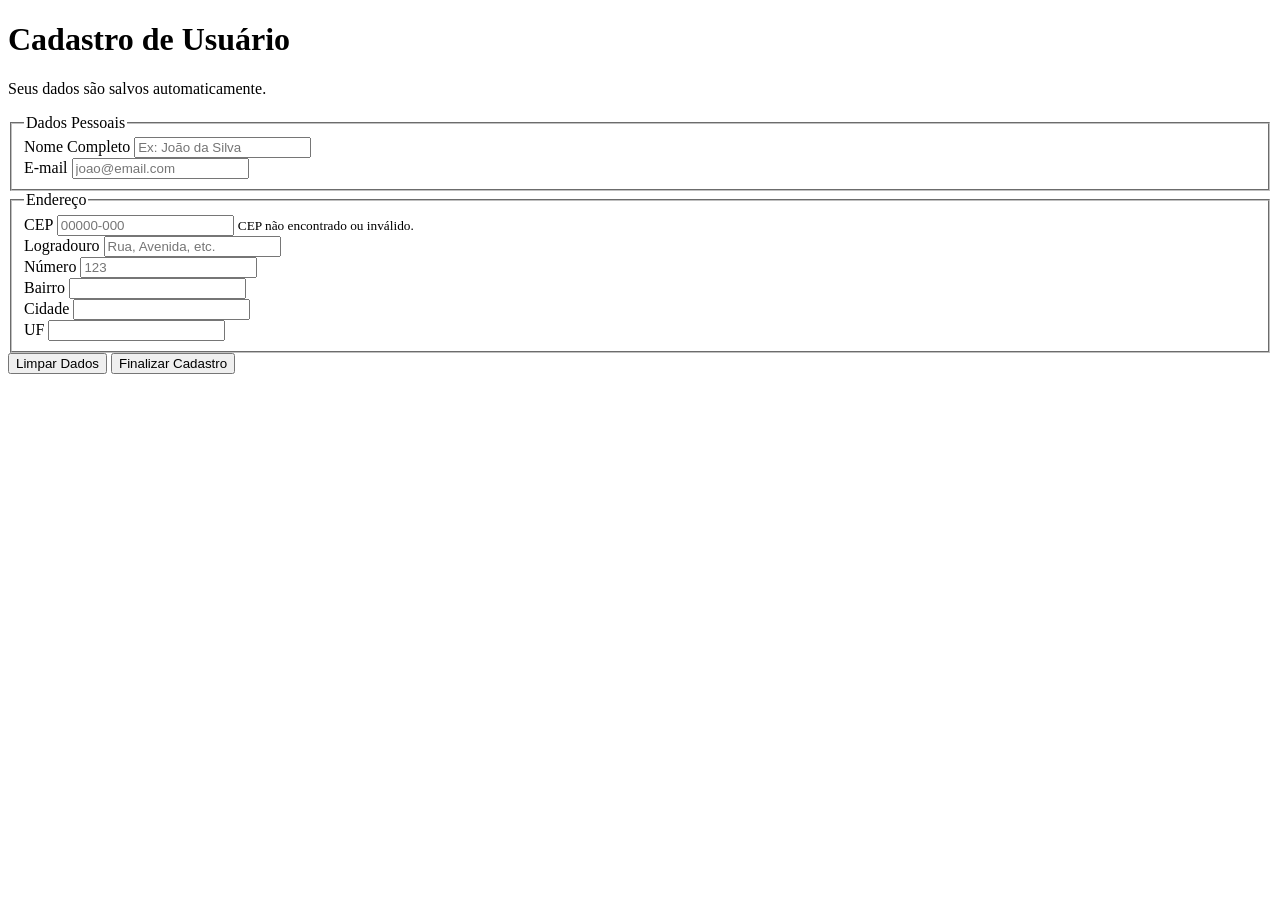
==== cadastro USERS Fetch/index.html @ 1e4e2ffb "Users index criado" ====
<!DOCTYPE html>
<html lang="pt-BR">
<head>
    <meta charset="UTF-8">
    <meta name="viewport" content="width=device-width, initial-scale=1.0">
    <title>Cadastro Inteligente</title>
    <link rel="stylesheet" href="styles.css">
</head>
<body>
    <main class="container">
        <header>
            <h1>Cadastro de Usuário</h1>
            <p>Seus dados são salvos automaticamente.</p>
        </header>

        <form id="form-cadastro">
            <fieldset>
                <legend>Dados Pessoais</legend>
                <div class="input-group">
                    <label for="nome">Nome Completo</label>
                    <input type="text" id="nome" name="nome" placeholder="Ex: João da Silva">
                </div>
                <div class="input-group">
                    <label for="email">E-mail</label>
                    <input type="email" id="email" name="email" placeholder="joao@email.com">
                </div>
            </fieldset>

            <fieldset>
                <legend>Endereço</legend>
                <div class="input-group">
                    <label for="cep">CEP</label>
                    <input type="text" id="cep" name="cep" placeholder="00000-000" maxlength="9">
                    <small id="cep-erro" class="texto-erro oculto">CEP não encontrado ou inválido.</small>
                </div>
                
                <div class="input-row">
                    <div class="input-group flex-3">
                        <label for="rua">Logradouro</label>
                        <input type="text" id="rua" name="rua" placeholder="Rua, Avenida, etc.">
                    </div>
                    <div class="input-group flex-1">
                        <label for="numero">Número</label>
                        <input type="text" id="numero" name="numero" placeholder="123">
                    </div>
                </div>

                <div class="input-row">
                    <div class="input-group">
                        <label for="bairro">Bairro</label>
                        <input type="text" id="bairro" name="bairro">
                    </div>
                    <div class="input-group">
                        <label for="cidade">Cidade</label>
                        <input type="text" id="cidade" name="cidade">
                    </div>
                    <div class="input-group flex-1">
                        <label for="uf">UF</label>
                        <input type="text" id="uf" name="uf" maxlength="2">
                    </div>
                </div>
            </fieldset>

            <div class="form-actions">
                <button type="button" id="btn-limpar" class="btn-secundario">Limpar Dados</button>
                <button type="submit" class="btn-primario">Finalizar Cadastro</button>
            </div>
        </form>
    </main>

    <script src="scripts.js"></script>
</body>
</html>
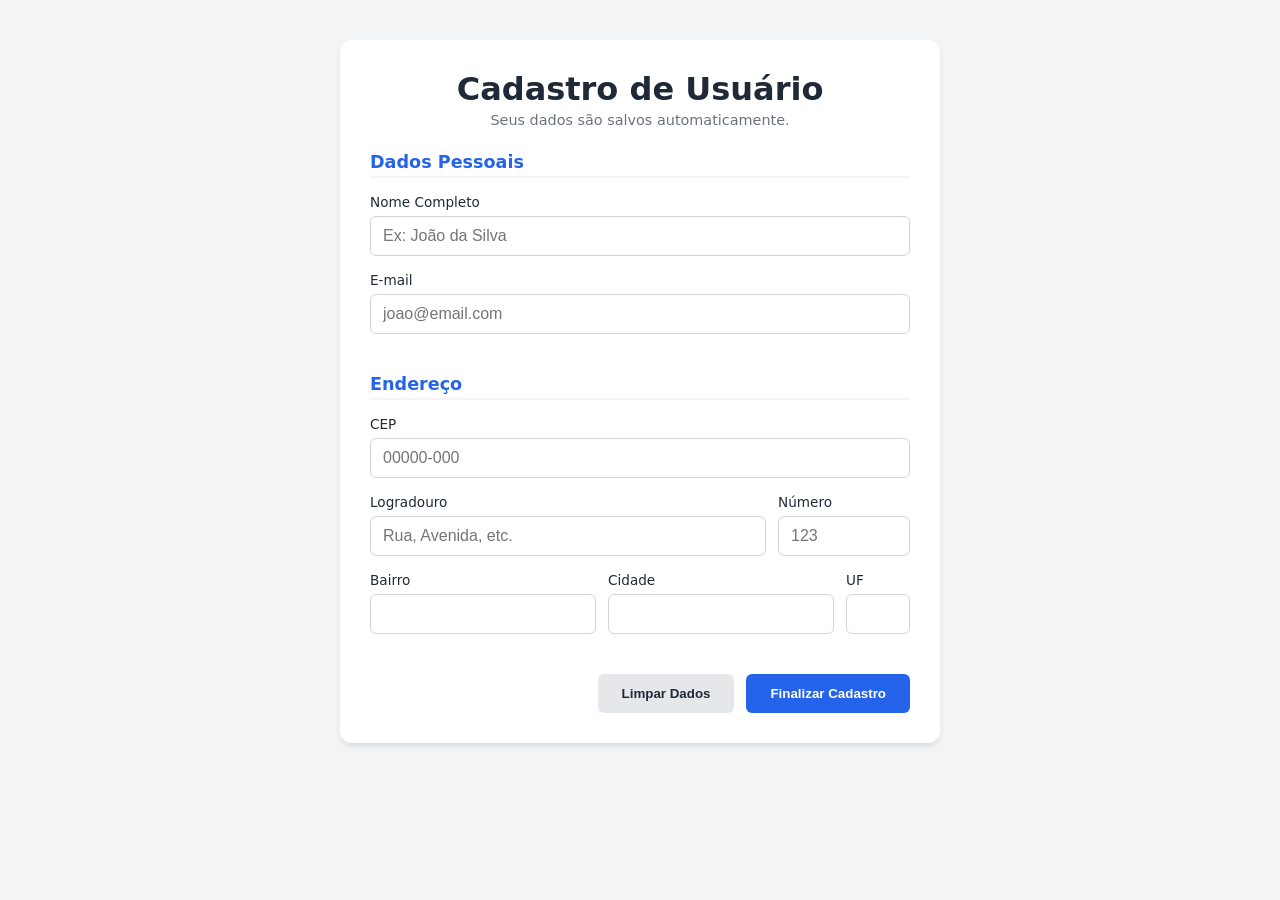
==== commit 26d26e0b: "ajustes em estilo e função para adicionar hifen no CEP" ====
--- a/cadastro USERS Fetch/index.html
+++ b/cadastro USERS Fetch/index.html
@@ -4,7 +4,7 @@
     <meta charset="UTF-8">
     <meta name="viewport" content="width=device-width, initial-scale=1.0">
     <title>Cadastro Inteligente</title>
-    <link rel="stylesheet" href="styles.css">
+    <link rel="stylesheet" href="style.css">
 </head>
 <body>
     <main class="container">
@@ -70,4 +70,4 @@
 
     <script src="scripts.js"></script>
 </body>
-</html>+</html>
--- a/cadastro USERS Fetch/style.css
+++ b/cadastro USERS Fetch/style.css
@@ -0,0 +1,142 @@
+:root {
+    --bg-color: #f3f4f6;
+    --card-bg: #ffffff;
+    --text-main: #1f2937;
+    --text-muted: #6b7280;
+    --border-color: #d1d5db;
+    --primary: #2563eb;
+    --primary-hover: #1d4ed8;
+    --danger: #ef4444;
+}
+
+* {
+    box-sizing: border-box;
+    margin: 0;
+    padding: 0;
+}
+
+body {
+    font-family: 'Inter', system-ui, sans-serif;
+    background-color: var(--bg-color);
+    color: var(--text-main);
+    display: flex;
+    justify-content: center;
+    padding: 40px 20px;
+}
+
+.container {
+    background: var(--card-bg);
+    padding: 30px;
+    border-radius: 12px;
+    box-shadow: 0 4px 6px -1px rgba(0, 0, 0, 0.1);
+    width: 100%;
+    max-width: 600px;
+}
+
+header {
+    margin-bottom: 24px;
+    text-align: center;
+}
+
+header p {
+    color: var(--text-muted);
+    font-size: 0.9rem;
+    margin-top: 4px;
+}
+
+fieldset {
+    border: none;
+    margin-bottom: 24px;
+}
+
+legend {
+    font-weight: 600;
+    font-size: 1.1rem;
+    margin-bottom: 16px;
+    color: var(--primary);
+    border-bottom: 2px solid var(--bg-color);
+    width: 100%;
+    padding-bottom: 4px;
+}
+
+.input-group {
+    display: flex;
+    flex-direction: column;
+    margin-bottom: 16px;
+    width: 100%;
+}
+
+.input-row {
+    display: flex;
+    gap: 12px;
+    width: 100%;
+    flex-wrap: wrap;
+}
+
+.input-row .input-group {
+    width: auto;
+    min-width: 0;
+}
+
+.flex-1 { flex: 1; }
+.flex-3 { flex: 3; }
+
+label {
+    font-size: 0.85rem;
+    font-weight: 500;
+    margin-bottom: 6px;
+    color: var(--text-main);
+}
+
+input {
+    width: 100%;
+    padding: 10px 12px;
+    border: 1px solid var(--border-color);
+    border-radius: 6px;
+    font-size: 1rem;
+    transition: border-color 0.2s;
+}
+
+input:focus {
+    outline: none;
+    border-color: var(--primary);
+    box-shadow: 0 0 0 3px rgba(37, 99, 235, 0.1);
+}
+
+.form-actions {
+    display: flex;
+    justify-content: flex-end;
+    gap: 12px;
+    margin-top: 20px;
+}
+
+button {
+    padding: 12px 24px;
+    border-radius: 6px;
+    font-weight: 600;
+    cursor: pointer;
+    border: none;
+    transition: background-color 0.2s;
+}
+
+.btn-primario {
+    background-color: var(--primary);
+    color: white;
+}
+
+.btn-primario:hover { background-color: var(--primary-hover); }
+
+.btn-secundario {
+    background-color: #e5e7eb;
+    color: var(--text-main);
+}
+
+.btn-secundario:hover { background-color: #d1d5db; }
+
+.texto-erro {
+    color: var(--danger);
+    font-size: 0.8rem;
+    margin-top: 4px;
+}
+
+.oculto { display: none; }
